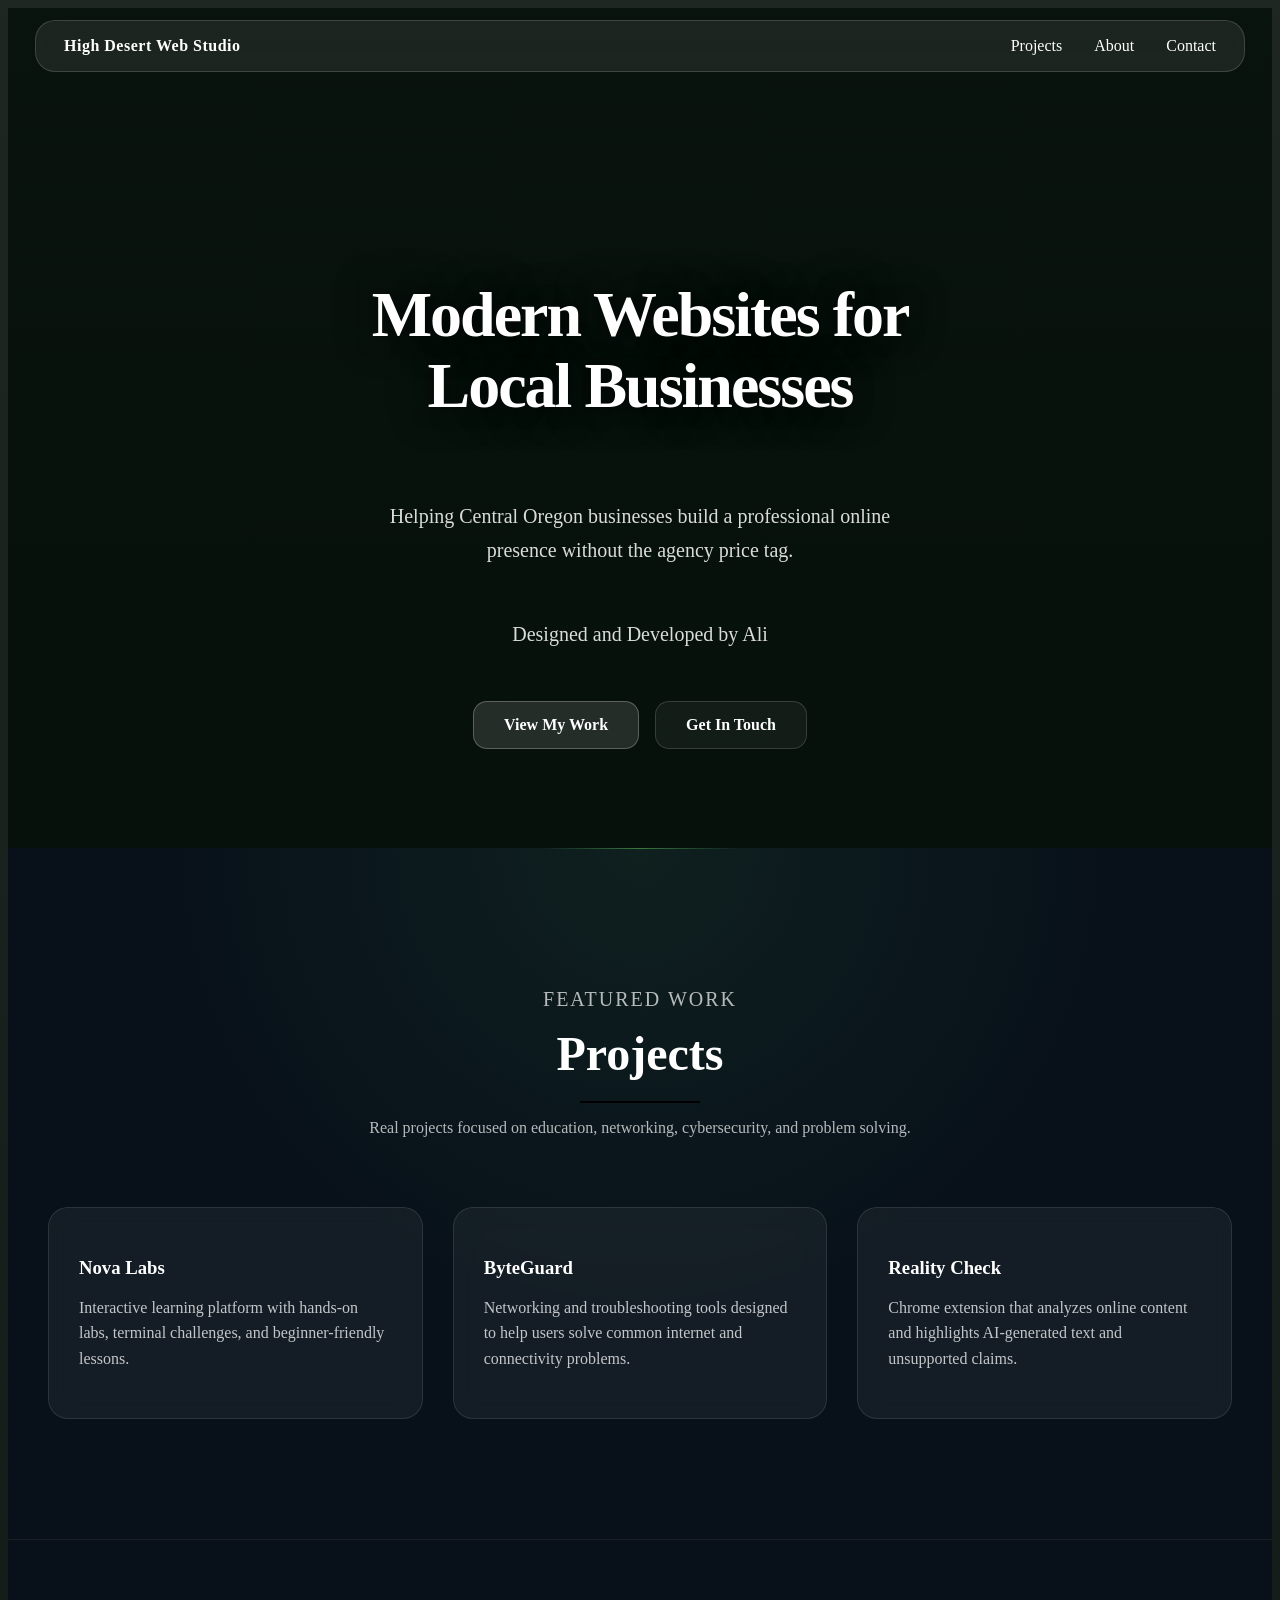
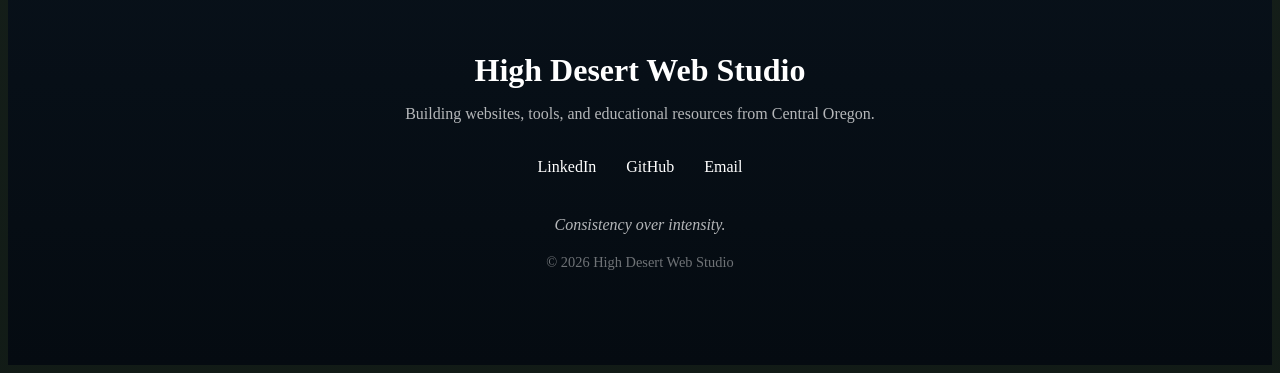
==== index.html @ f76da771 "inital release of High Desert Web Studio" ====
<!DOCTYPE html>
<html lang="en">
<head>
    <meta charset="UTF-8">
    <meta name="viewport" content="width=device-width, initial-scale=1.0">
    <title>High Desert Web Studio</title>
    <link rel="stylesheet" href="style.css">
</head>
<body>

    <nav>
        <div class="logo">
    High Desert Web Studio
</div>

        <ul class="nav-links">
            <li><a href="#projects">Projects</a></li>
            <li><a href="about.html">About</a>
            <li><a href="contact.html">Contact</a></li>
        </ul>
    </nav>

    <section class="hero">
    <div class="hero-overlay"></div>

<div class="hero-content">

    <h1>
        Modern Websites for
        <br>
        Local Businesses
    </h1>

    <p>
        Helping Central Oregon businesses build a professional online presence without the agency price tag.
    </p>

    <p class="designer">
        Designed and Developed by Ali
    </p>

    <div class="hero-buttons">

        <a href="#projects" class="btn-primary">
            View My Work
        </a>

        <a href="contact.html" class="btn-secondary">
            Get In Touch
        </a>

    </div>

</div>
</section>

<section id="projects" class="projects">

    <div class="section-header">
        <p class="section-label">Featured Work</p>
        <h2>Projects</h2>
        <p>
            Real projects focused on education, networking,
            cybersecurity, and problem solving.
        </p>
    </div>

    <div class="project-grid">

        <a href="nova-labs.html" class="project-card">

    <h3>Nova Labs</h3>

    <p>
        Interactive learning platform with
        hands-on labs, terminal challenges, and beginner-friendly lessons.
    </p>

</a>


        <a href="byteguard.html" class="project-card">
    <h3>ByteGuard</h3>
    <p>
        Networking and troubleshooting tools designed to help users solve
        common internet and connectivity problems.
    </p>
</a>


        <a href="reality-check.html" class="project-card">
    <h3>Reality Check</h3>
    <p>
        Chrome extension that analyzes online content and highlights
        AI-generated text and unsupported claims.
    </p>
</a>

</div>

</section>

<footer class="site-footer">

    <div class="footer-content">

        <h3>High Desert Web Studio</h3>

        <p>
            Building websites, tools, and educational resources
            from Central Oregon.
        </p>

        <div class="social-links">
            <a href="https://linkedin.com/in/alissa-anderson-merkley" target="_blank">
                LinkedIn
            </a>

            <a href="https://github.com/ander-ctrl-dev" target="_blank">
                GitHub
            </a>

            <a href="mailto:andersonali763@gmail.com">
                Email
            </a>
        </div>

        <p class="footer-quote">
            Consistency over intensity.
        </p>

        <p class="copyright">
            © 2026 High Desert Web Studio
        </p>

    </div>

</footer>




</body>
</html>
---- style.css ----
.hero {
    min-height: 80vh;
    background-position: center 60%;
    padding-top: 120px;

    background:
        linear-gradient(
        rgba(5,15,10,.82),
        rgba(5,15,10,.90)
        ), 
        url("https://images.unsplash.com/photo-1506744038136-46273834b3fb");

    background-size: cover;
    background-position: center;
    background-repeat: no-repeat;

    display: flex;
    justify-content: center;
    align-items: center;
    text-align: center;
    position: relative;
}
.hero::after {
    content: "";

    position: absolute;
    left: 0;
    right: 0;
    bottom: 0;

    height: 250px;

    background: linear-gradient(
        circle at center,
        rgba(8,17,26,0),
        rgba(8,17,26,.4),
        rgba(8,17,26,.8),
        #08111a
    );

    pointer-events: none;
}

.hero-content {
    max-width: 900px;

    display: flex;
    flex-direction: column;

    align-items: center;
    justify-content: center;

    text-align: center;

    margin: 0 auto;

    position: relative;
    z-index: 2;
}

.hero h1 {
    font-size: 4rem;
    font-weight: 800;
    color: white;
    line-height: 1.1;

    text-shadow:
        0 0 20px rgba(0,0,0,.6),
        0 0 40px rgba(0,0,0,.5);

    letter-spacing: -2px;
    max-width: 700px;
}

.hero p {
    color: rgba(255,255,255,.85);
    font-size: 1.25rem;
    max-width: 550px;
    margin: 25px auto;
    line-height: 1.7;
}

.hero-buttons {
    display: flex;

    justify-content: center;

    align-items: center;

    gap: 1rem;

    margin-top: 25px;
}

.location-badge {
    display: inline-block;

    padding: 12px 24px;

    border-radius: 999px;

    color: white;

    background: rgba(255,255,255,.12);

    border: 1px solid rgba(255,255,255,.18);

    backdrop-filter: blur(20px);

    box-shadow:
        0 8px 32px rgba(0,0,0,.15);

    margin-bottom: 25px;
}

.btn-primary,
.btn-secondary {
    padding: 14px 30px;

    border-radius: 14px;

    text-decoration: none;

    font-weight: 600;

    backdrop-filter: blur(15px);

    transition: all .3s ease;
}

.btn-primary {
    background: rgba(255,255,255,.12);

    border: 1px solid rgba(255,255,255,.25);

    color: white;
}

.btn-secondary {
    background: rgba(255,255,255,.05);

    border: 1px solid rgba(255,255,255,.15);

    color: white;
}

.btn-primary:hover,
.btn-secondary:hover {
    transform: translateY(-2px);

    background: rgba(255,255,255,.18);

    border-color: rgba(255,255,255,.35);
}

nav {
    position: fixed;
    top: 20px;

    left: 50%;
    transform: translateX(-50%);

    width: 90%;
    max-width: 1200px;

    display: flex;
    justify-content: space-between;
    align-items: center;

    padding: 16px 28px;

    background: rgba(255,255,255,.08);
    backdrop-filter: blur(20px);

    border: 1px solid rgba(255,255,255,.15);

    border-radius: 20px;

    z-index: 1000;
}

.nav-links {
    display: flex;
    gap: 2rem;

    list-style: none;

    margin: 0;
    padding: 0;
}

.nav-links a {
    color: white;
    text-decoration: none;
    font-weight: 500;
}

.nav-links a:hover {
    color: #22c55e;
}

.logo {
    color: white;

    font-weight: 700;

    text-decoration: none;

    letter-spacing: .5px;
    font-size: 1rem;
}

.logo {
    color: white;
    font-weight: 700;
}

.logo span {
    display: block;

    font-size: 0.8rem;

    opacity: .75;

    font-weight: 400;
}

.projects {
    position: relative;

    padding: 120px 40px;

    background:
        radial-gradient(
            circle at top,
            rgba(97, 207, 90, 0.08),
            transparent 50%
        ),
        #08111a;
}
.projects::before {
    content: "";

    position: absolute;
    top: 0;
    left: 50%;

    width: 200px;
    height: 1px;

    transform: translateX(-50%);

    background: linear-gradient(
        to right,
        transparent,
        rgba(97,207,90,.5),
        transparent
    );
}

.section-header {
    text-align: center;
    max-width: 700px;
    margin: 0 auto 70px;
}

.section-label {
    color: #7dd3fc;
    text-transform: uppercase;
    letter-spacing: 2px;
    font-size: .8rem;
}

.section-header h2 {
    font-size: 3rem;
    color: white;
    margin: 15px 0;
}

.section-header p {
    color: rgba(255,255,255,.7);
}

.project-grid {
    display: grid;
    grid-template-columns: repeat(3, 1fr);
    gap: 30px;
}

.project-card {
    background: rgba(255,255,255,.05);
    border: 1px solid rgba(255,255,255,.1);
    border-radius: 20px;
    padding: 30px;

    backdrop-filter: blur(12px);

    transition: all .3s ease;
}

.project-card:hover {
    transform: translateY(-8px);

    border-color: rgba(255,255,255,.2);
}

.project-card h3 {
    color: white;
    margin-bottom: 15px;
}

.project-card p {
    color: rgba(255,255,255,.75);
    line-height: 1.6;
}

.project-card {
    text-decoration: none;
    color: inherit;
}
.projects h2::after {
    content: "";

    display: block;

    width: 120px;
    height: 2px;

    margin: 20px auto 0;

    background: black
}


/* NOVA LABS SECTION */

.project-hero {
    min-height: 60vh;

    display: flex;
    justify-content: center;
    align-items: center;

    text-align: center;
}

.project-content {
    max-width: 800px;
}

.project-tag {
    color: #61cf5a;
    letter-spacing: 2px;
    text-transform: uppercase;
}

.project-hero h1 {
    font-size: 5rem;
    color: white;
    margin: 20px 0;
}

.project-description {
    color: rgba(255,255,255,.8);
    font-size: 1.2rem;
}

.overview {
    max-width: 900px;
    margin: 0 auto;
    padding: 100px 30px;
}

.overview h2 {
    font-size: 2rem;
    margin-top: 60px;
    margin-bottom: 20px;
}

.overview p {
    font-size: 1.1rem;
    line-height: 1.8;
    color: rgba(255,255,255,0.85);
}

.tech-stack {
    max-width: 900px;
    margin: 0 auto;
    padding: 0 30px 100px;
}

.tech-stack h2 {
    margin-bottom: 30px;
}

.stack-grid {
    display: flex;
    flex-wrap: wrap;
    gap: 15px;
}

.stack-grid div {
    background: rgba(255,255,255,0.08);
    border: 1px solid rgba(255,255,255,0.2);
    backdrop-filter: blur(10px);

    padding: 12px 20px;
    border-radius: 12px;

    color: white;
    font-weight: 600;
}

body {
    background:
        linear-gradient(
            rgba(5,15,10,.9),
            rgba(5,15,10,.95)
        );
    color: white;
}

.back-btn {
    display: inline-block;

    padding: 12px 24px;

    color: white;
    text-decoration: none;

    background: rgba(255,255,255,0.08);
    border: 1px solid rgba(255,255,255,0.2);

    border-radius: 999px;

    backdrop-filter: blur(10px);

    transition: all 0.3s ease;
}

.back-btn:hover {
    transform: translateY(-2px);

    background: rgba(255,255,255,0.15);
}

.project-image {
    width: 100%;
    max-width: 900px;

    display: block;

    margin: 50px auto;

    border-radius: 20px;
}



/* ABOUT SECTION */

.about-page {
    max-width: 1000px;
    margin: 0 auto;
    padding: 100px 40px;
}
.about-page h1 {
    font-size: 4rem;
    margin-bottom: 20px;
}

.about-page p {
    font-size: 1.1rem;
    line-height: 1.8;
    max-width: 1200px;
    margin: 0 auto;
}
.value-grid {
    display: grid;
    grid-template-columns: repeat(3, 1fr);
    gap: 20px;
    margin-top: 40px;
    margin-bottom: 60px;
}

.value-card {
    background: rgba(255,255,255,0.08);
    border: 1px solid rgba(255,255,255,0.2);
    border-radius: 20px;
    padding: 30px;

    transition: 0.3s ease;
}
.value-card:hover {
    transform: translateY(-5px);
}
.section-label {
    color: white;
}
h2 {
    text-align: center;
}
.about-header {
    display: flex;
    align-items: center;
    gap: 3rem;
    max-width: 1000px;
    margin: 0 auto 4rem auto;
}

.profile-photo {
    width: 220px;
    height: 220px;
    object-fit: cover;
    border-radius: 50%;
    border: 3px solid rgba(255,255,255,0.2);
    object-position: center -60px;
}
.hobby-section {
    text-align: center;
    max-width: 900px;
    margin: 4rem auto;
}
.hobby-photo {
    width: 250px;
    height: 250px;
    object-fit: cover;
    border-radius: 50%;
    border: 3px solid rgba(255,255,255,0.2);
    margin-bottom: 1.5rem;
}

/* FOOTER */

.site-footer {
    padding: 80px 20px;

    background:
        linear-gradient(
            to bottom,
            #08111a,
            #050b11
        );

    border-top: 1px solid rgba(255,255,255,.08);
}

.footer-content {
    max-width: 900px;
    margin: 0 auto;
    text-align: center;
}

.site-footer h3 {
    font-size: 2rem;
    margin-bottom: 15px;
}

.site-footer p {
    color: rgba(255,255,255,.7);
}

.social-links {
    display: flex;
    justify-content: center;
    gap: 30px;

    margin: 35px 0;
}

.social-links a {
    color: white;
    text-decoration: none;

    transition: .3s;
}

.social-links a:hover {
    color: #61cf5a;
}

.footer-quote {
    font-style: italic;
    margin-top: 40px;
}

.copyright {
    margin-top: 20px;
    font-size: .9rem;
    opacity: .6;
}

/* CONTACT */

.contact-page {
    min-height: 80vh;

    padding: 140px 20px 100px;

    text-align: center;

    background:
        radial-gradient(
            circle at center,
            rgba(97,207,90,.12),
            transparent 60%
        ),
        #08111a;
}

.contact-intro {
    max-width: 700px;

    margin: 20px auto 60px;

    color: rgba(255,255,255,.8);
}

.contact-card {
    max-width: 700px;

    margin: 0 auto;

    padding: 40px;

    border-radius: 20px;

    background: rgba(255,255,255,.03);

    border: 1px solid rgba(255,255,255,.08);

    backdrop-filter: blur(12px);
}

.contact-card a {
    color: #61cf5a;
    text-decoration: none;
}

.contact-card a:hover {
    text-decoration: underline;
}

/* BYTEGUARD PAGE */

.project-content {
    max-width: 900px;
    margin: 0 auto;
    padding: 40px 30px;
}

.tech-stack {
    display: flex;
    justify-content: center;
    flex-wrap: wrap;
    gap: 10px;
}

.tech-stack span {
    padding: 10px 18px;

    border-radius: 999px;

    background: rgba(255,255,255,.05);

    border: 1px solid rgba(255,255,255,.1);
}

.project-button {
    display: inline-block;

    padding: 14px 28px;

    border-radius: 12px;

    text-decoration: none;

    margin: 10px;

    background: rgba(97,207,90,.15);

    border: 1px solid #61cf5a;
}

.project-content h2 {
    position: relative;
    margin-bottom: 25px;
}

.project-content h2::after {
    content: "";

    display: block;

    width: 70px;
    height: 2px;

    margin: 15px auto 0;

    background: #61cf5a;
}
.project-content p {
    margin-bottom: 20px;
    font-size: 20px;
}
.project-showcase img {
    width: 100%;
    max-width: 850px;

    display: block;
    margin: 50px auto;

    border-radius: 20px;
}
.project-links {
    display: flex;
    justify-content: center;
    gap: 20px;
    margin-top: 60px;
}
.byteguard-hero {
    text-align: center;
    padding: 80px 20px 40px;
}
.section-label {
    margin-bottom: 10px;
    color: #61cf5a;
    letter-spacing: 2px;
    text-transform: uppercase;
    font-size: 20px;
}
.byteguard-hero h1 {
    margin: 0 0 20px 0;
    font-size: clamp(3rem, 8vw, 5rem);
}

.byteguard-hero .project-subtitle {
    max-width: 700px;
    margin: 0 auto;
    line-height: 1.8;
    font-size: 1.3rem;
}
.project-links a {
    color: white;
    text-decoration: none;
}
.project-showcase-2 {
    width: 100%;
    max-width: 850px;

    display: block;
    margin: 50px auto;

    border-radius: 20px;
}
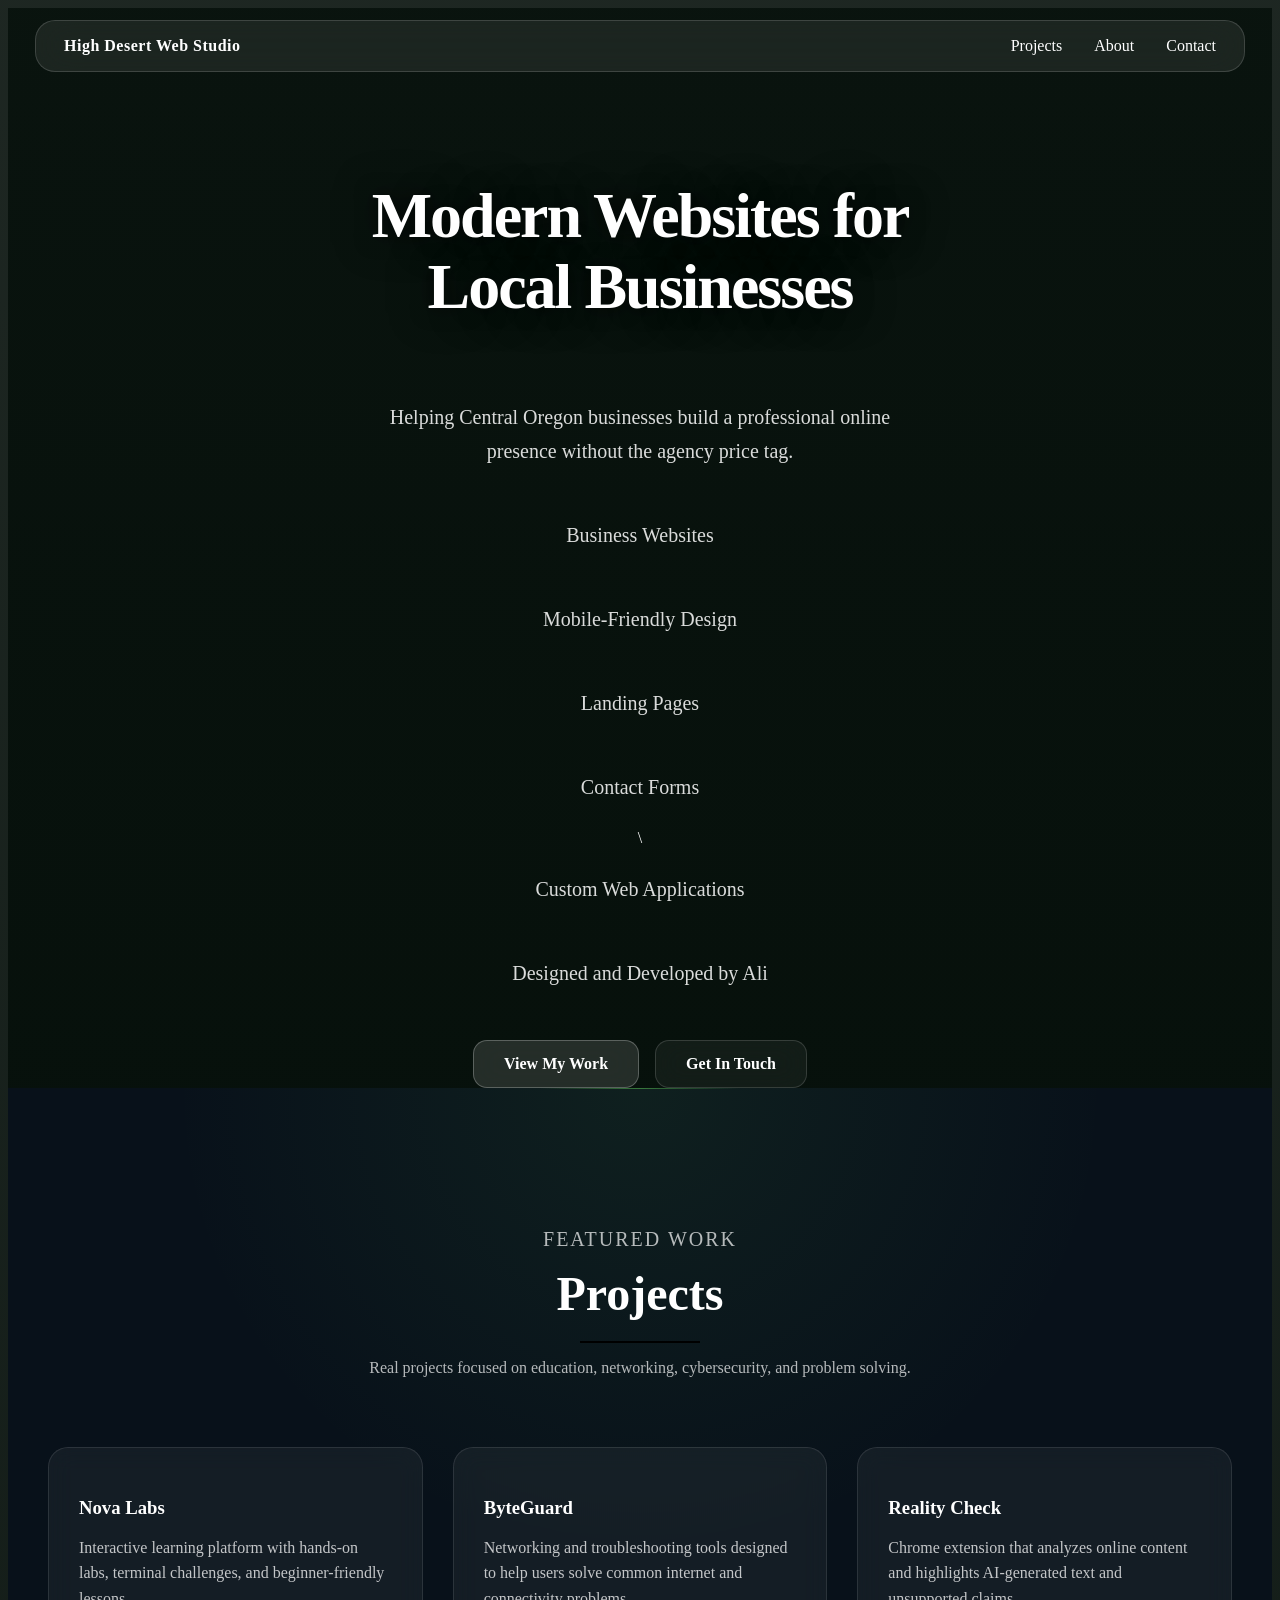
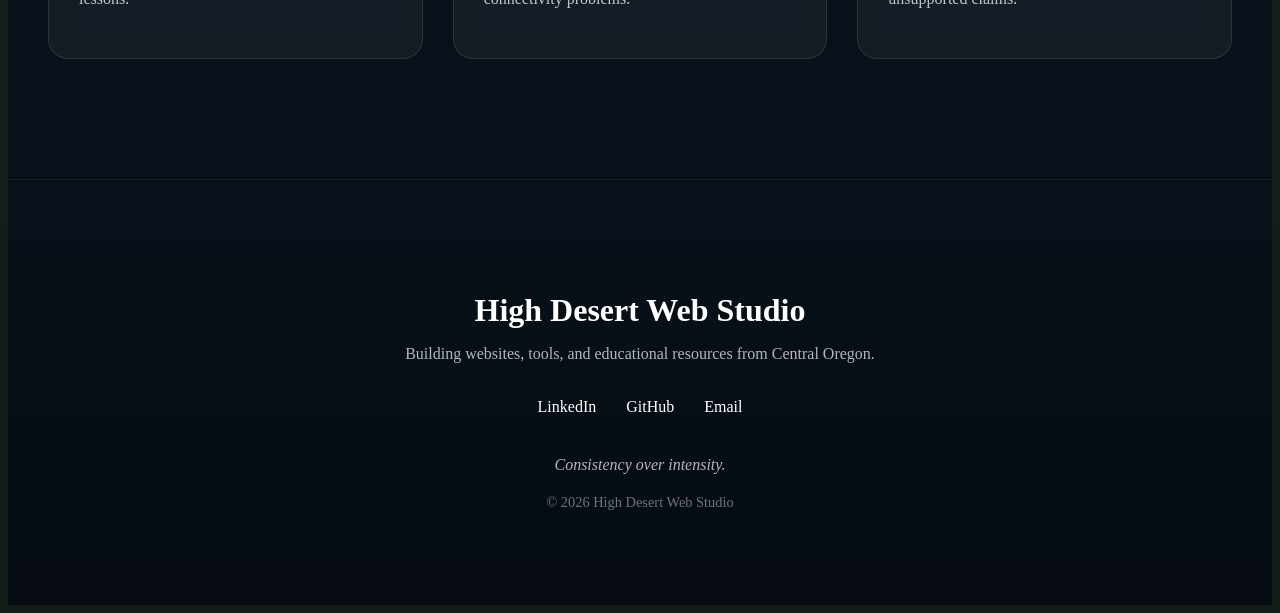
==== commit 1ce30592: "Updates" ====
--- a/index.html
+++ b/index.html
@@ -34,6 +34,11 @@
     <p>
         Helping Central Oregon businesses build a professional online presence without the agency price tag.
     </p>
+    <p>Business Websites</p>
+    <p>Mobile-Friendly Design</p>
+    <p>Landing Pages</p>
+    <p>Contact Forms</p>\
+    <p>Custom Web Applications</p>
 
     <p class="designer">
         Designed and Developed by Ali
@@ -133,6 +138,8 @@
             © 2026 High Desert Web Studio
         </p>
 
+        
+
     </div>
 
 </footer>
--- a/style.css
+++ b/style.css
@@ -514,7 +514,7 @@
     object-fit: cover;
     border-radius: 50%;
     border: 3px solid rgba(255,255,255,0.2);
-    object-position: center -60px;
+    object-position: center;
 }
 .hobby-section {
     text-align: center;
@@ -752,4 +752,55 @@
     margin: 50px auto;
 
     border-radius: 20px;
-}+}
+
+
+
+@media (max-width: 768px) {
+
+    .about-header {
+        flex-direction: column;
+        text-align: center;
+        gap: 2rem;
+    }
+
+    .about-page {
+        padding: 80px 20px;
+    }
+
+    .about-page h1 {
+        font-size: 3rem;
+    }
+
+    .profile-photo {
+        width: 180px;
+        height: 180px;
+    }
+
+}
+@media (max-width: 768px) {
+
+    nav {
+        flex-direction: column;
+        gap: 1rem;
+    }
+
+}
+@media (max-width: 768px) {
+
+    .value-grid {
+        grid-template-columns: 1fr;
+    }
+
+}
+@media (max-width: 768px) {
+
+    .value-grid {
+        grid-template-columns: 1fr;
+    }
+
+    .project-grid {
+        grid-template-columns: 1fr;
+    }
+
+}
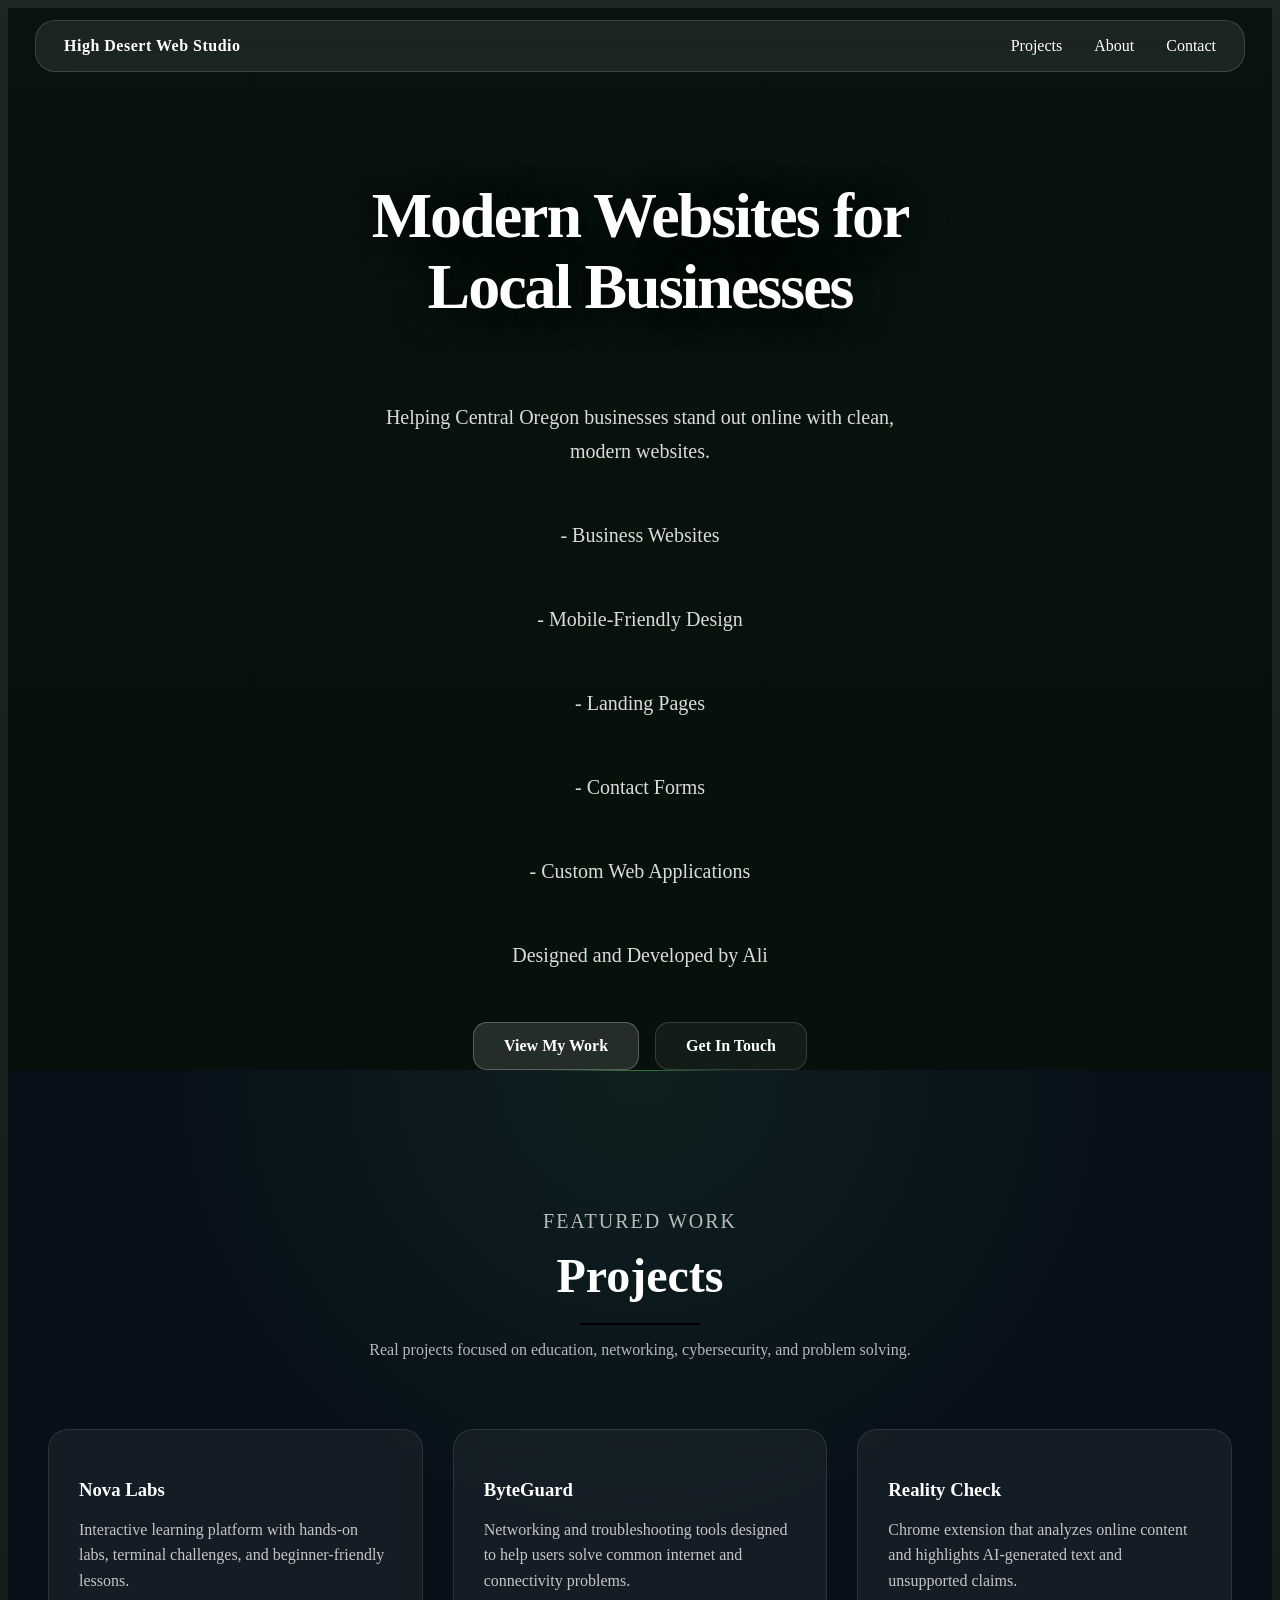
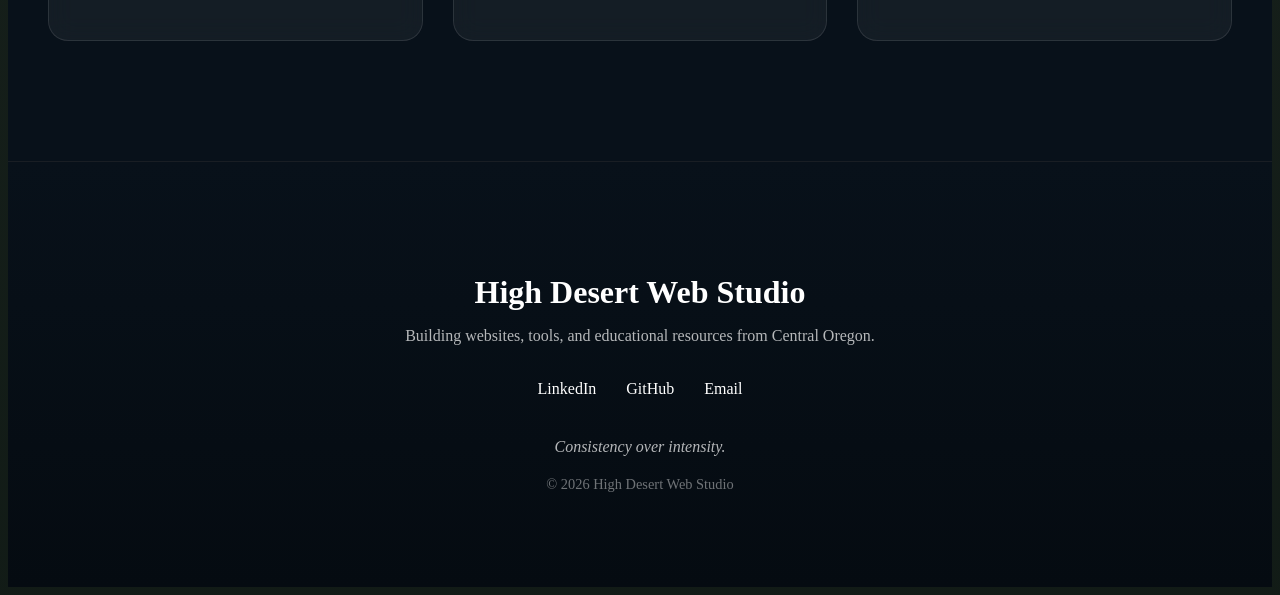
==== commit f4440070: "redesign" ====
--- a/index.html
+++ b/index.html
@@ -32,13 +32,13 @@
     </h1>
 
     <p>
-        Helping Central Oregon businesses build a professional online presence without the agency price tag.
+        Helping Central Oregon businesses stand out online with clean, modern websites.
     </p>
-    <p>Business Websites</p>
-    <p>Mobile-Friendly Design</p>
-    <p>Landing Pages</p>
-    <p>Contact Forms</p>\
-    <p>Custom Web Applications</p>
+    <p> - Business Websites</p>
+    <p> - Mobile-Friendly Design</p>
+    <p> - Landing Pages</p>
+    <p> - Contact Forms</p>
+    <p> - Custom Web Applications</p>
 
     <p class="designer">
         Designed and Developed by Ali
--- a/style.css
+++ b/style.css
@@ -8,7 +8,7 @@
         rgba(5,15,10,.82),
         rgba(5,15,10,.90)
         ), 
-        url("https://images.unsplash.com/photo-1506744038136-46273834b3fb");
+        url("https://prinevillechamber.com/wp-content/uploads/2024/03/barnesbuttesunset-2-scaled.jpg");
 
     background-size: cover;
     background-position: center;
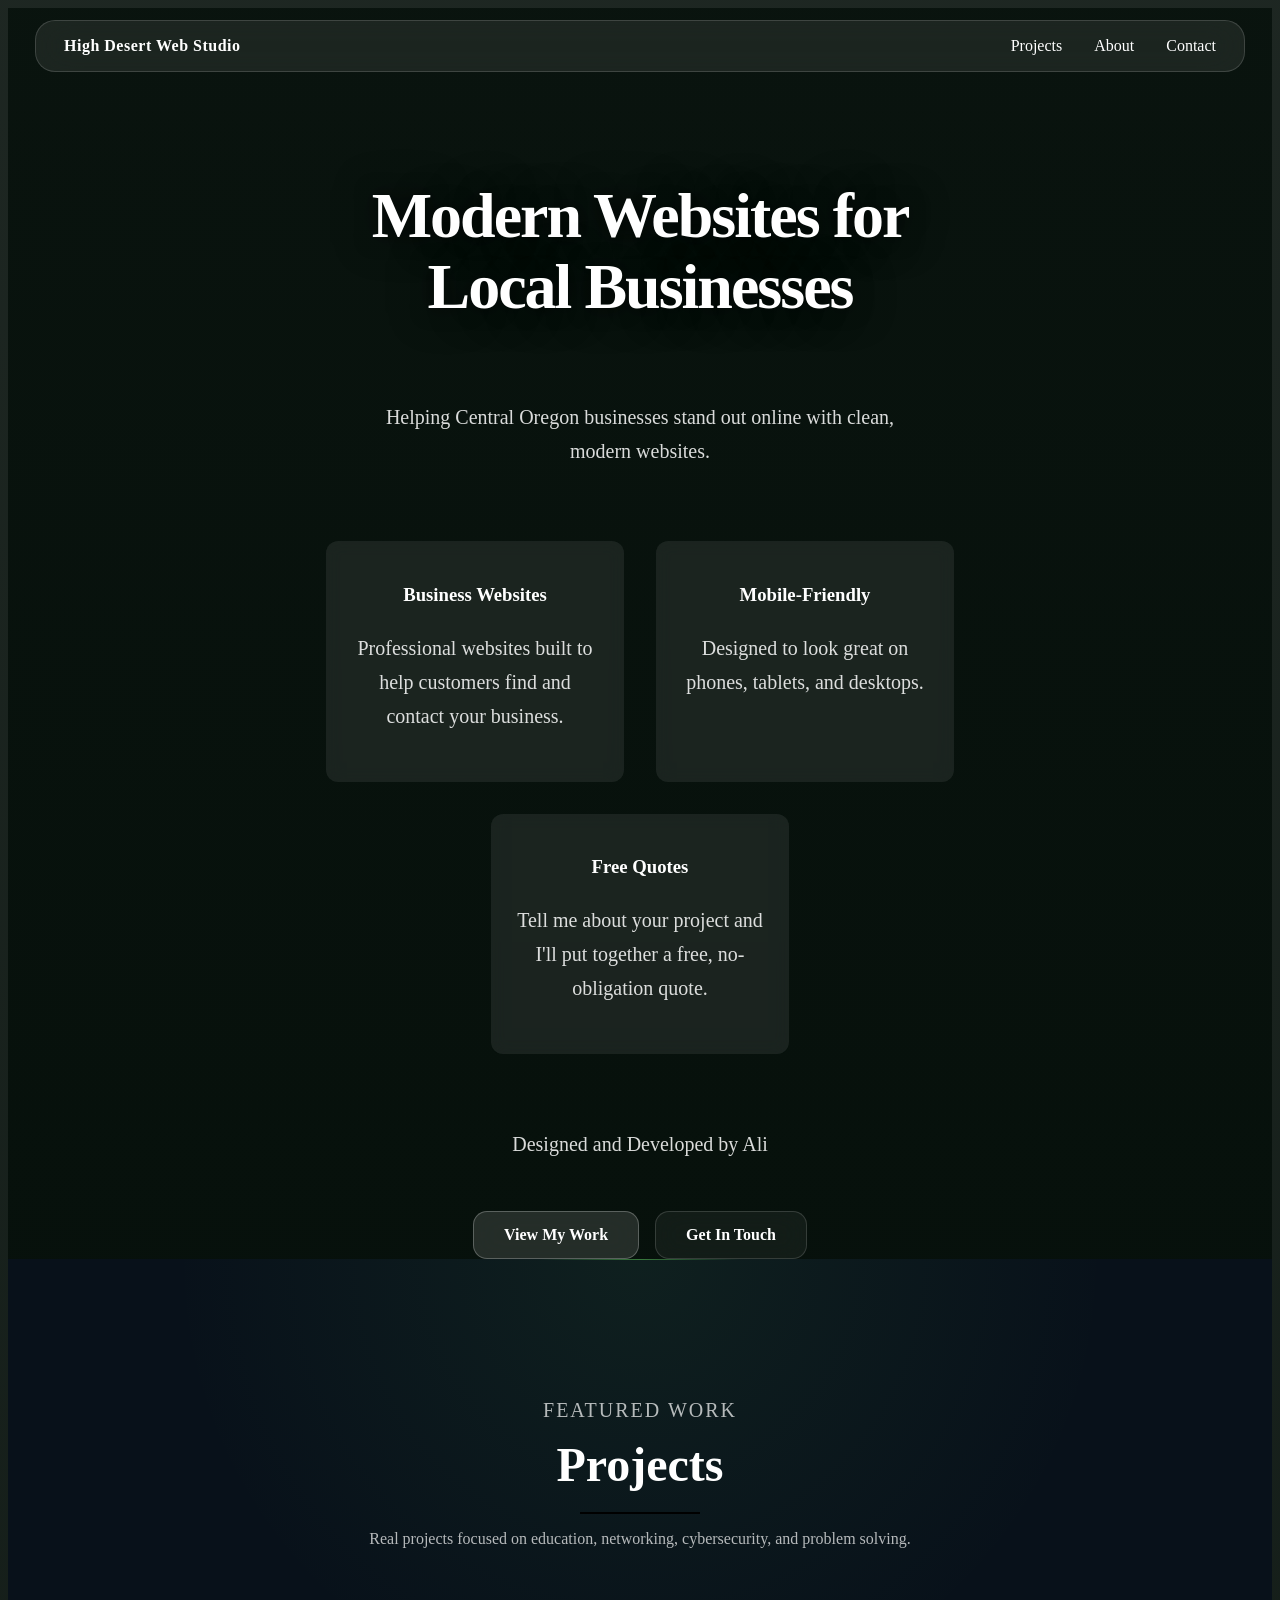
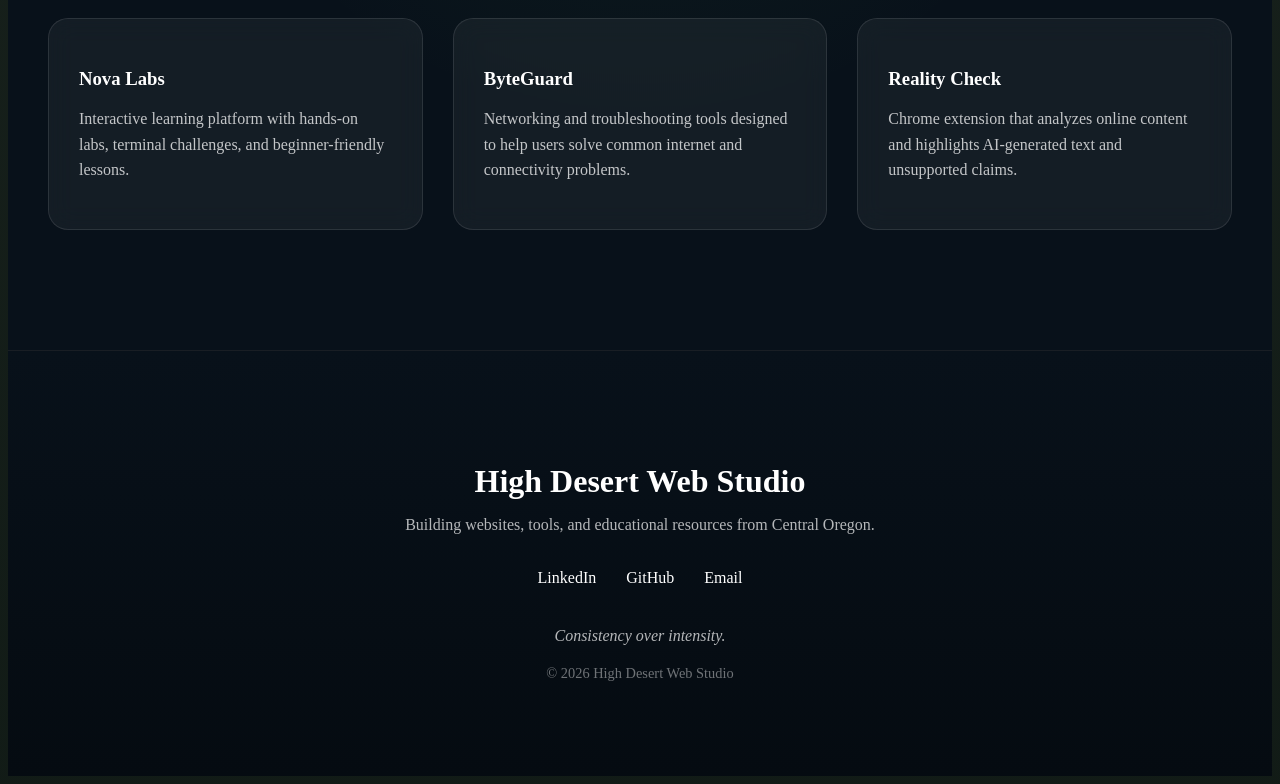
==== commit e86f929b: "reminder to edit locally from now on" ====
--- a/index.html
+++ b/index.html
@@ -32,13 +32,27 @@
     </h1>
 
     <p>
-        Helping Central Oregon businesses stand out online with clean, modern websites.
-    </p>
-    <p> - Business Websites</p>
-    <p> - Mobile-Friendly Design</p>
-    <p> - Landing Pages</p>
-    <p> - Contact Forms</p>
-    <p> - Custom Web Applications</p>
+    Helping Central Oregon businesses stand out online with clean, modern websites.
+</p>
+
+<div class="hero-features">
+
+    <div class="feature-card">
+        <h3>Business Websites</h3>
+        <p>Professional websites built to help customers find and contact your business.</p>
+    </div>
+
+    <div class="feature-card">
+        <h3>Mobile-Friendly</h3>
+        <p>Designed to look great on phones, tablets, and desktops.</p>
+    </div>
+
+    <div class="feature-card">
+        <h3>Free Quotes</h3>
+        <p>Tell me about your project and I'll put together a free, no-obligation quote.</p>
+    </div>
+
+</div>
 
     <p class="designer">
         Designed and Developed by Ali
--- a/style.css
+++ b/style.css
@@ -71,6 +71,29 @@
     letter-spacing: -2px;
     max-width: 700px;
 }
+.hero-features {
+    display: flex;
+    justify-content: center;
+    gap: 2rem;
+    margin: 3rem 0;
+    flex-wrap: wrap;
+}
+
+.feature-card {
+    max-width: 250px;
+    padding: 1.5rem;
+    background: rgba(255,255,255,0.08);
+    border-radius: 12px;
+    backdrop-filter: blur(8px);
+}
+
+.feature-card h3 {
+    margin-bottom: 0.75rem;
+}
+
+.feature-card p {
+    font-size: 0.95rem;
+}
 
 .hero p {
     color: rgba(255,255,255,.85);
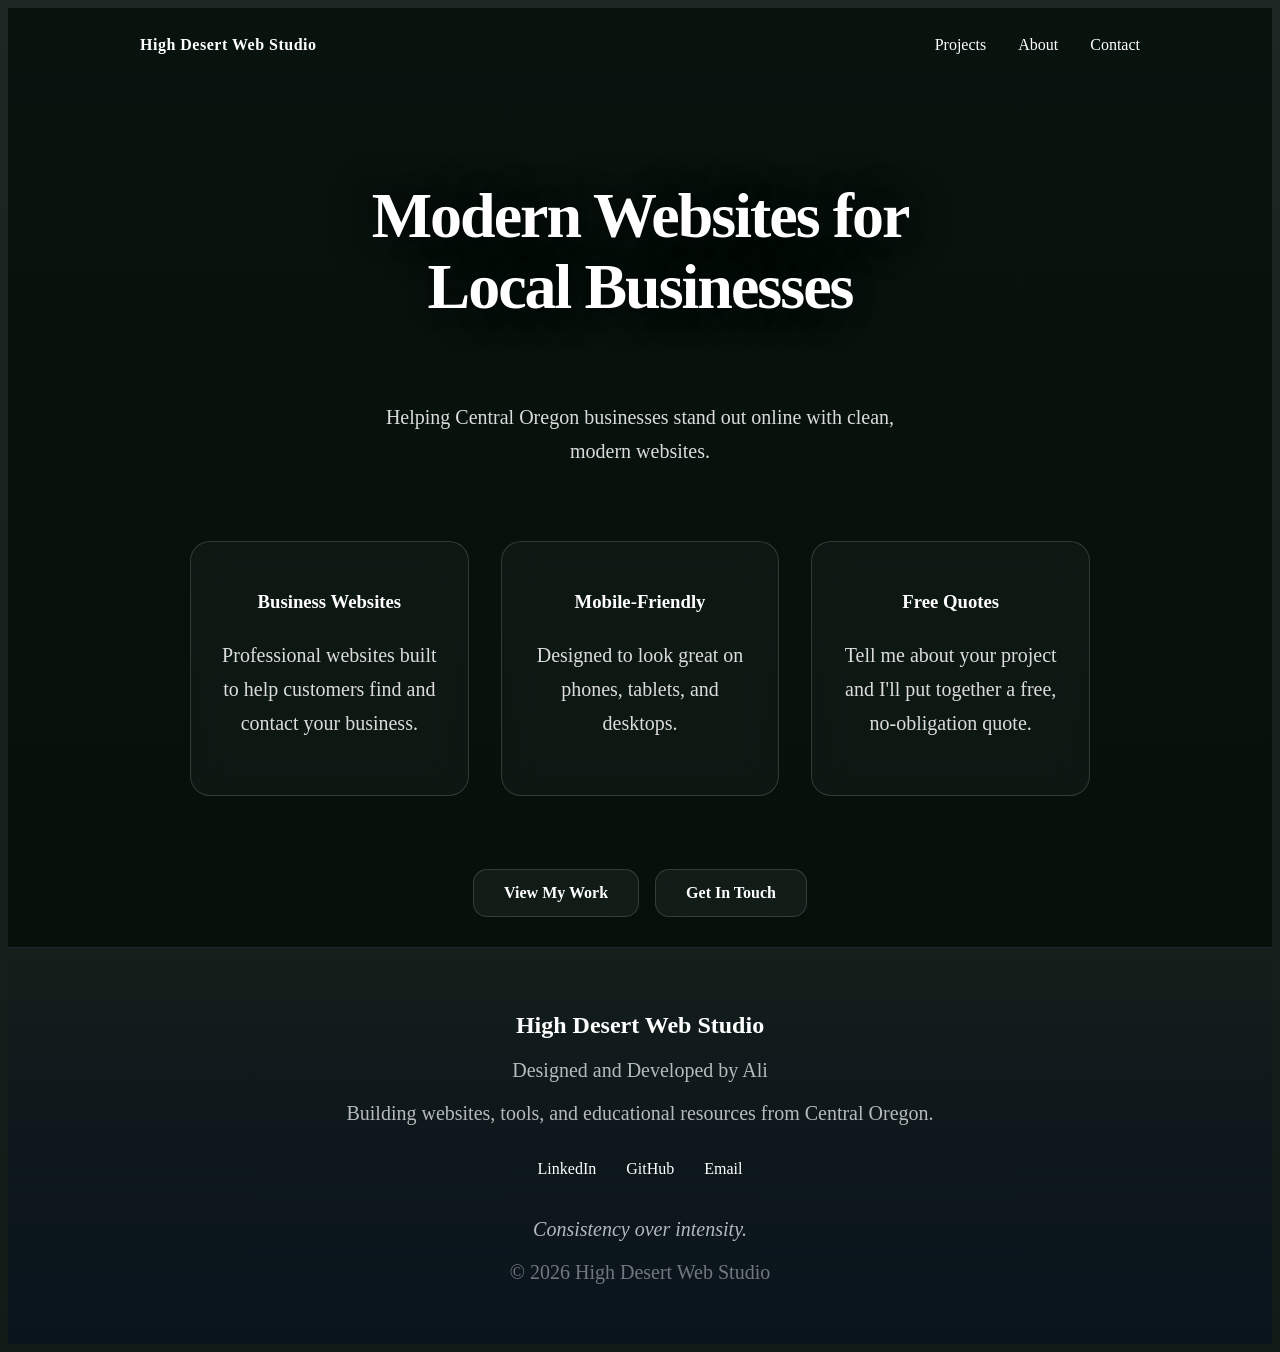
==== commit 6d9e295e: "she's done now" ====
--- a/index.html
+++ b/index.html
@@ -14,7 +14,7 @@
 </div>
 
         <ul class="nav-links">
-            <li><a href="#projects">Projects</a></li>
+            <li><a href="projects.html">Projects</a></li>
             <li><a href="about.html">About</a>
             <li><a href="contact.html">Contact</a></li>
         </ul>
@@ -54,9 +54,6 @@
 
 </div>
 
-    <p class="designer">
-        Designed and Developed by Ali
-    </p>
 
     <div class="hero-buttons">
 
@@ -73,47 +70,7 @@
 </div>
 </section>
 
-<section id="projects" class="projects">
 
-    <div class="section-header">
-        <p class="section-label">Featured Work</p>
-        <h2>Projects</h2>
-        <p>
-            Real projects focused on education, networking,
-            cybersecurity, and problem solving.
-        </p>
-    </div>
-
-    <div class="project-grid">
-
-        <a href="nova-labs.html" class="project-card">
-
-    <h3>Nova Labs</h3>
-
-    <p>
-        Interactive learning platform with
-        hands-on labs, terminal challenges, and beginner-friendly lessons.
-    </p>
-
-</a>
-
-
-        <a href="byteguard.html" class="project-card">
-    <h3>ByteGuard</h3>
-    <p>
-        Networking and troubleshooting tools designed to help users solve
-        common internet and connectivity problems.
-    </p>
-</a>
-
-
-        <a href="reality-check.html" class="project-card">
-    <h3>Reality Check</h3>
-    <p>
-        Chrome extension that analyzes online content and highlights
-        AI-generated text and unsupported claims.
-    </p>
-</a>
 
 </div>
 
@@ -124,6 +81,9 @@
     <div class="footer-content">
 
         <h3>High Desert Web Studio</h3>
+        <p class="designer">
+        Designed and Developed by Ali
+    </p>
 
         <p>
             Building websites, tools, and educational resources
--- a/style.css
+++ b/style.css
@@ -40,7 +40,6 @@
 
     pointer-events: none;
 }
-
 .hero-content {
     max-width: 900px;
 
@@ -57,7 +56,6 @@
     position: relative;
     z-index: 2;
 }
-
 .hero h1 {
     font-size: 4rem;
     font-weight: 800;
@@ -78,23 +76,25 @@
     margin: 3rem 0;
     flex-wrap: wrap;
 }
-
 .feature-card {
     max-width: 250px;
-    padding: 1.5rem;
-    background: rgba(255,255,255,0.08);
-    border-radius: 12px;
-    backdrop-filter: blur(8px);
-}
-
+    flex: 1;
+    padding: 30px;
+    border-radius: 20px;
+    margin: 0 auto;
+    min-height: auto;
+    
+    background: rgba(255,255,255,.03);
+    backdrop-filter: blur(20px);
+
+    border: 1px solid rgba(255,255,255,.15);
+}
 .feature-card h3 {
-    margin-bottom: 0.75rem;
-}
-
+    margin-bottom: 1.2rem;
+}
 .feature-card p {
-    font-size: 0.95rem;
-}
-
+    font-size: 5px;
+}
 .hero p {
     color: rgba(255,255,255,.85);
     font-size: 1.25rem;
@@ -102,7 +102,6 @@
     margin: 25px auto;
     line-height: 1.7;
 }
-
 .hero-buttons {
     display: flex;
 
@@ -113,8 +112,8 @@
     gap: 1rem;
 
     margin-top: 25px;
-}
-
+    margin-bottom: 30px;
+}
 .location-badge {
     display: inline-block;
 
@@ -135,7 +134,6 @@
 
     margin-bottom: 25px;
 }
-
 .btn-primary,
 .btn-secondary {
     padding: 14px 30px;
@@ -150,15 +148,13 @@
 
     transition: all .3s ease;
 }
-
 .btn-primary {
-    background: rgba(255,255,255,.12);
-
-    border: 1px solid rgba(255,255,255,.25);
-
-    color: white;
-}
-
+    background: rgba(255,255,255,.05);
+
+    border: 1px solid rgba(255,255,255,.15);
+
+    color: white;
+}
 .btn-secondary {
     background: rgba(255,255,255,.05);
 
@@ -166,7 +162,6 @@
 
     color: white;
 }
-
 .btn-primary:hover,
 .btn-secondary:hover {
     transform: translateY(-2px);
@@ -175,16 +170,15 @@
 
     border-color: rgba(255,255,255,.35);
 }
-
 nav {
-    position: fixed;
+    position: absolute;
     top: 20px;
 
     left: 50%;
     transform: translateX(-50%);
 
-    width: 90%;
-    max-width: 1200px;
+    width: 85%;
+    max-width: 1000px;
 
     display: flex;
     justify-content: space-between;
@@ -192,16 +186,10 @@
 
     padding: 16px 28px;
 
-    background: rgba(255,255,255,.08);
-    backdrop-filter: blur(20px);
-
-    border: 1px solid rgba(255,255,255,.15);
-
     border-radius: 20px;
 
-    z-index: 1000;
-}
-
+    z-index: 2;
+}
 .nav-links {
     display: flex;
     gap: 2rem;
@@ -211,17 +199,14 @@
     margin: 0;
     padding: 0;
 }
-
 .nav-links a {
     color: white;
     text-decoration: none;
     font-weight: 500;
 }
-
 .nav-links a:hover {
     color: #22c55e;
 }
-
 .logo {
     color: white;
 
@@ -232,12 +217,10 @@
     letter-spacing: .5px;
     font-size: 1rem;
 }
-
 .logo {
     color: white;
     font-weight: 700;
 }
-
 .logo span {
     display: block;
 
@@ -247,7 +230,6 @@
 
     font-weight: 400;
 }
-
 .projects {
     position: relative;
 
@@ -280,36 +262,30 @@
         transparent
     );
 }
-
 .section-header {
     text-align: center;
     max-width: 700px;
     margin: 0 auto 70px;
 }
-
 .section-label {
     color: #7dd3fc;
     text-transform: uppercase;
     letter-spacing: 2px;
     font-size: .8rem;
 }
-
 .section-header h2 {
     font-size: 3rem;
     color: white;
     margin: 15px 0;
 }
-
 .section-header p {
     color: rgba(255,255,255,.7);
 }
-
 .project-grid {
     display: grid;
     grid-template-columns: repeat(3, 1fr);
     gap: 30px;
 }
-
 .project-card {
     background: rgba(255,255,255,.05);
     border: 1px solid rgba(255,255,255,.1);
@@ -320,23 +296,19 @@
 
     transition: all .3s ease;
 }
-
 .project-card:hover {
     transform: translateY(-8px);
 
     border-color: rgba(255,255,255,.2);
 }
-
 .project-card h3 {
     color: white;
     margin-bottom: 15px;
 }
-
 .project-card p {
     color: rgba(255,255,255,.75);
     line-height: 1.6;
 }
-
 .project-card {
     text-decoration: none;
     color: inherit;
@@ -491,7 +463,6 @@
     font-size: 4rem;
     margin-bottom: 20px;
 }
-
 .about-page p {
     font-size: 1.1rem;
     line-height: 1.8;
@@ -505,7 +476,6 @@
     margin-top: 40px;
     margin-bottom: 60px;
 }
-
 .value-card {
     background: rgba(255,255,255,0.08);
     border: 1px solid rgba(255,255,255,0.2);
@@ -530,7 +500,6 @@
     max-width: 1000px;
     margin: 0 auto 4rem auto;
 }
-
 .profile-photo {
     width: 220px;
     height: 220px;
@@ -556,16 +525,17 @@
 /* FOOTER */
 
 .site-footer {
-    padding: 80px 20px;
-
-    background:
-        linear-gradient(
-            to bottom,
-            #08111a,
-            #050b11
+    padding: 40px 20px;
+
+    background: linear-gradient(
+        to bottom,
+        rgba(0,0,0,0) 0%,
+        rgba(8,18,32,.45) 40%,
+        rgba(8,18,32,.75) 100%
         );
 
     border-top: 1px solid rgba(255,255,255,.08);
+    margin-bottom: 5px;
 }
 
 .footer-content {
@@ -575,12 +545,13 @@
 }
 
 .site-footer h3 {
-    font-size: 2rem;
+    font-size: 1.5rem;
     margin-bottom: 15px;
 }
 
 .site-footer p {
     color: rgba(255,255,255,.7);
+    font-size: 20px;
 }
 
 .social-links {
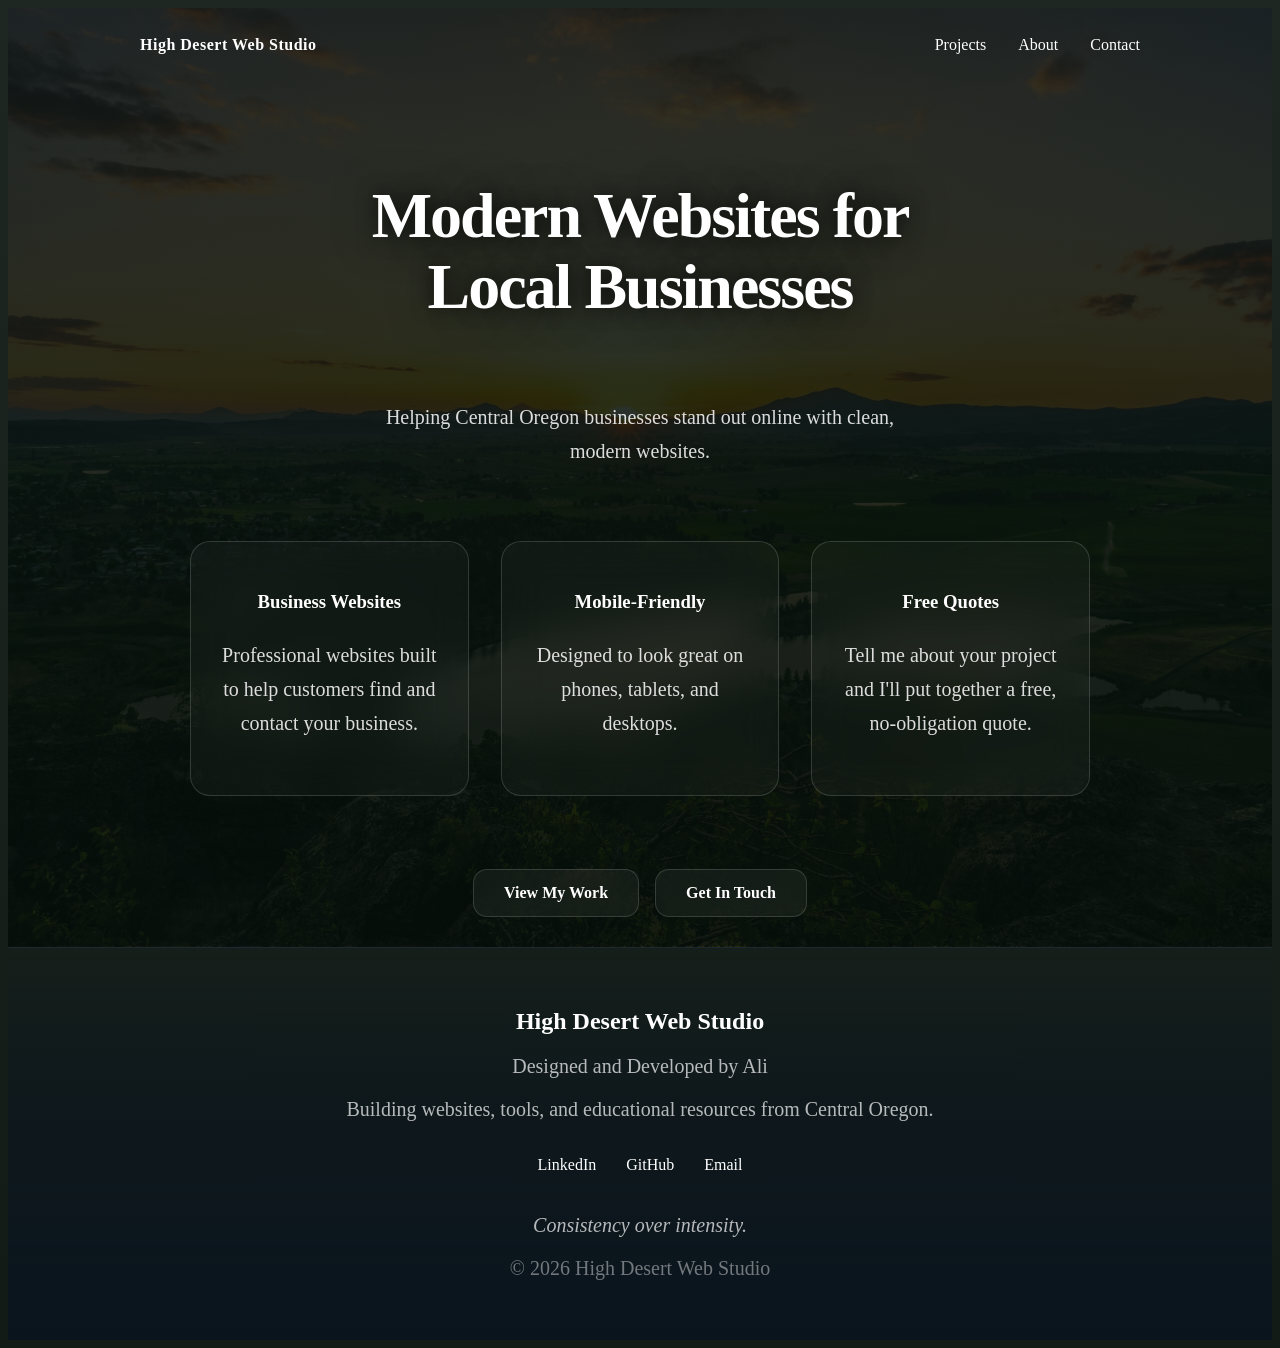
==== commit 8b1dfd6a: "seo improvements" ====
--- a/index.html
+++ b/index.html
@@ -80,7 +80,7 @@
 
     <div class="footer-content">
 
-        <h3>High Desert Web Studio</h3>
+        <h2>High Desert Web Studio</h2>
         <p class="designer">
         Designed and Developed by Ali
     </p>
--- a/style.css
+++ b/style.css
@@ -8,7 +8,7 @@
         rgba(5,15,10,.82),
         rgba(5,15,10,.90)
         ), 
-        url("https://prinevillechamber.com/wp-content/uploads/2024/03/barnesbuttesunset-2-scaled.jpg");
+        url("images/prineville-sunset.webp");
 
     background-size: cover;
     background-position: center;
